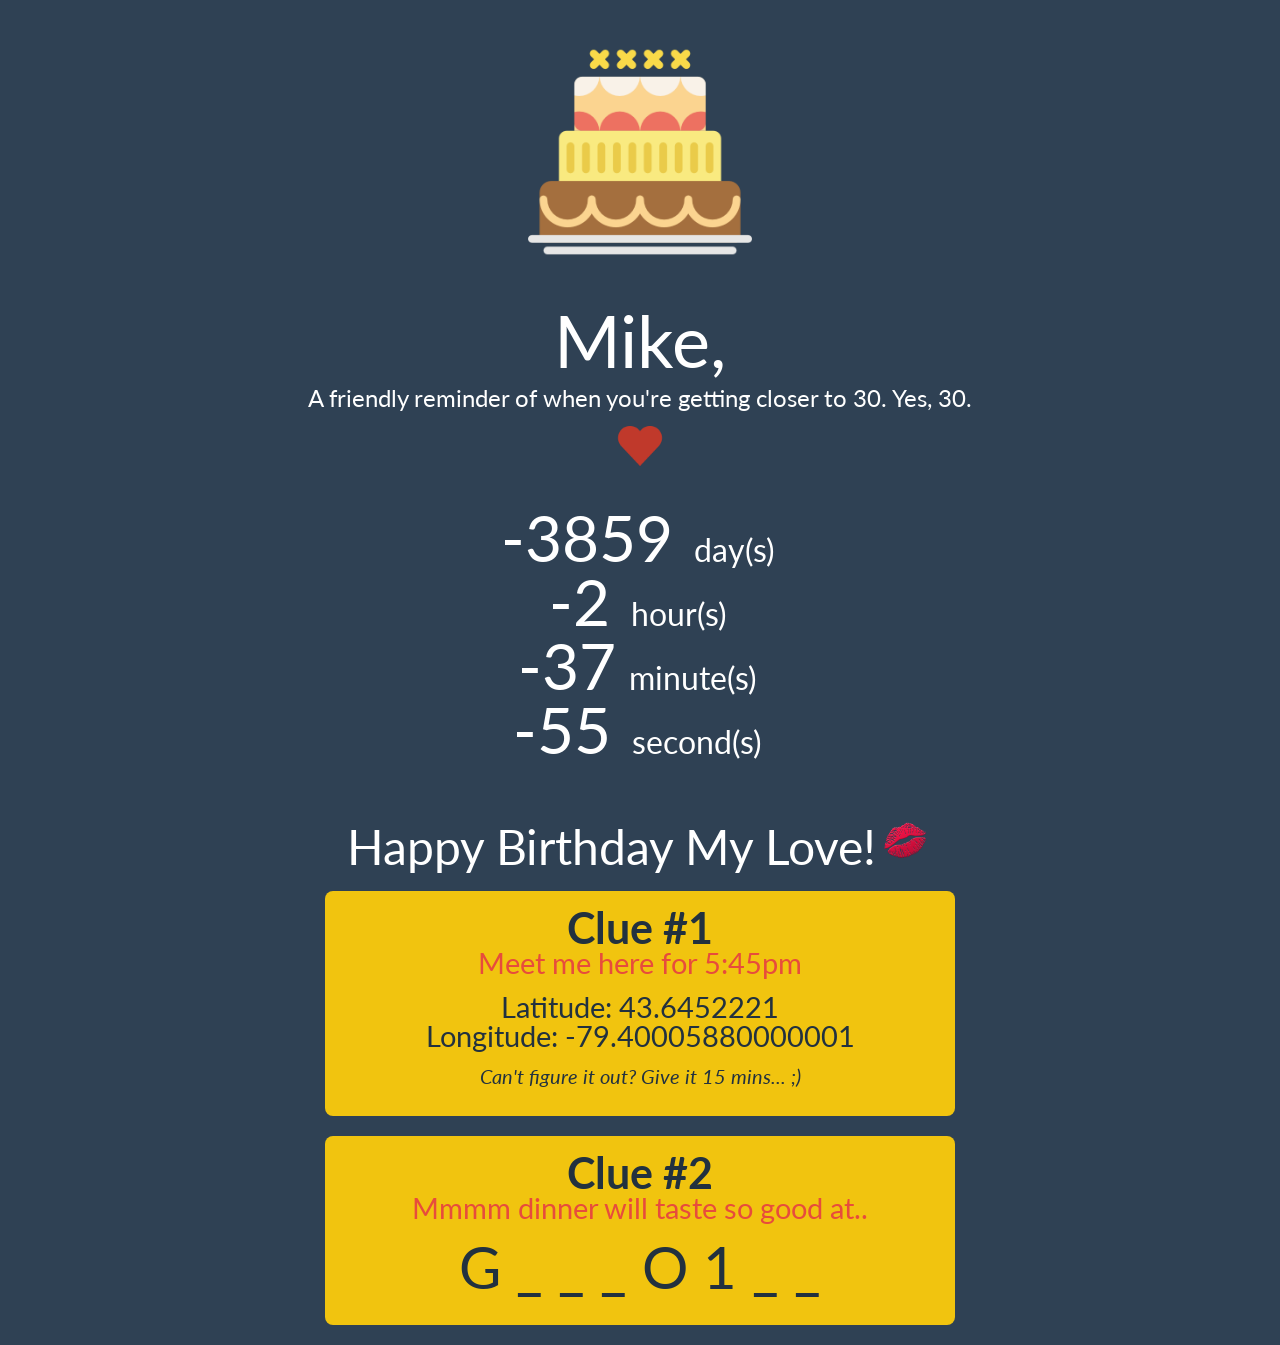
==== index.html @ e9abf343 "first commit" ====
<!DOCTYPE html>
<!--[if lt IE 7]>      <html class="no-js lt-ie9 lt-ie8 lt-ie7"> <![endif]-->
<!--[if IE 7]>         <html class="no-js lt-ie9 lt-ie8"> <![endif]-->
<!--[if IE 8]>         <html class="no-js lt-ie9"> <![endif]-->
<!--[if gt IE 8]><!--> <html class="no-js"> <!--<![endif]-->
    <head>
        <meta charset="utf-8">
        <meta http-equiv="X-UA-Compatible" content="IE=edge">
        <title>You're Old.</title>
        <meta name="description" content="">
        <meta name="viewport" content="width=device-width, initial-scale=1">
        <link href='https://fonts.googleapis.com/css?family=Lato' rel='stylesheet' type='text/css'>
        <link rel="stylesheet" href="css/main.css">
         <script src="https://ajax.googleapis.com/ajax/libs/jquery/2.2.2/jquery.min.js"></script>
         <script type="text/javascript" src="js/jquery.countdown.js"></script>
        <!-- Place favicon.ico and apple-touch-icon.png in the root directory -->
        <link rel="icon"
                type="image/png"
                href="img/balloon.png">
    </head>
    <body>
        <!--[if lt IE 7]>
            <p class="browsehappy">You are using an <strong>outdated</strong> browser. Please <a href="http://browsehappy.com/">upgrade your browser</a> to improve your experience.</p>
        <![endif]-->

        <!-- Add your site or application content here -->

        <img class="cake" src="img/bdaycake.png"/>

        <div class="gettingold">
            <p class="mike">Mike,</p>
            <p class="friendly">A friendly reminder of when you're getting closer to 30. Yes, 30.</p>
            <img class="heart" src="img/heart.png"/>
        </div>

        <!-- <div id="timer"></div> -->

        <div id="countdown"></div>

        <div id="one">
            <p>I can't wait to celebrate with you!</p>
            <p>When time runs out, you will receive a clue</p>
            <p class="ortwo">...or two!</p>
        </div>

        <div id="hbd">
            <p class="happy">Happy Birthday My Love!<img class="kiss" src="img/kiss.png"/></p>
        </div>

        <div id="two">
            <p class="clue1">Clue #1</p>
            <p class="meet">Meet me here for 5:45pm</p>
            <p class="lat">Latitude: 43.6452221</p>
            <p>Longitude: -79.40005880000001</p>
            <p class="figure">Can't figure it out? Give it 15 mins... ;)</p>
        </div>

        <div id="three">
            <p class="clue2">Clue #2</p>
            <p class="taste">Mmmm dinner will taste so good at..</p>
            <p class="dinner">G _ _ _ O  1 _ _</p>
        </div>



       <script>

           // $("#timer").countdown("2016/05/13", function(event) {
           //      $(this).text(event.strftime('%D D | %H HR | %M MIN | %S SEC')
           //      );
           //  });

            // set the date we're counting down to
                var target_date = new Date("May 13, 2016").getTime();

                // variables for time units
                var days, hours, minutes, seconds;

                // get tag element
                var countdown = document.getElementById("countdown");

                // update the tag with id "countdown" every 1 second
                setInterval(function () {

                    // find the amount of "seconds" between now and target
                    var current_date = new Date().getTime();
                    var seconds_left = (target_date - current_date) / 1000;

                    // do some time calculations
                    days = parseInt(seconds_left / 86400);
                    seconds_left = seconds_left % 86400;

                    hours = parseInt(seconds_left / 3600);
                    seconds_left = seconds_left % 3600;

                    minutes = parseInt(seconds_left / 60);
                    seconds = parseInt(seconds_left % 60);

                    // format countdown string + set tag value
                    countdown.innerHTML = days + " <span class='tdisplay'>day(s)</span>"+"<br>"+ hours + " <span class='tdisplay'>hour(s)</span>"+"<br>"+ minutes + "<span class='tdisplay'> minute(s)</span>"+"<br>"+ seconds + " <span class='tdisplay'>second(s)</span>";

                });


           window.setInterval(function(){

            var current = new Date();
            var expiry  = new Date("May 13, 2016 00:00:00")
            var expiry2 = new Date("May 13, 2016 00:15:00")


            if(current.getTime()>expiry.getTime()){
                $('#one').hide();
                $('#hbd').show();
                $('#two').show();
                $('#three').hide();
            }

            if(current.getTime()>expiry2.getTime()){
                $('#one').hide();
                $('#hbd').show();
                $('#two').show();
                $('#three').show();
            }

            });

            $('#one').show();
            $('#hbd').hide();
            $('#two').hide();
            $('#three').hide();

        </script>

        <script>window.jQuery || document.write('<script src="js/vendor/jquery-1.10.2.min.js"><\/script>')
        </script>


    </body>
</html>
---- css/main.css ----
/* http://meyerweb.com/eric/tools/css/reset/
   v2.0 | 20110126
   License: none (public domain)
*/

html, body, div, span, applet, object, iframe,
h1, h2, h3, h4, h5, h6, p, blockquote, pre,
a, abbr, acronym, address, big, cite, code,
del, dfn, em, img, ins, kbd, q, s, samp,
small, strike, strong, sub, sup, tt, var,
b, u, i, center,
dl, dt, dd, ol, ul, li,
fieldset, form, label, legend,
table, caption, tbody, tfoot, thead, tr, th, td,
article, aside, canvas, details, embed,
figure, figcaption, footer, header, hgroup,
menu, nav, output, ruby, section, summary,
time, mark, audio, video {
  margin: 0 5px;
  padding: 0;
  border: 0;
  font-size: 100%;
  font: inherit;
  vertical-align: baseline;
}
/* HTML5 display-role reset for older browsers */
article, aside, details, figcaption, figure,
footer, header, hgroup, menu, nav, section {
  display: block;
}
body {
  line-height: 1;
}
ol, ul {
  list-style: none;
}
blockquote, q {
  quotes: none;
}
blockquote:before, blockquote:after,
q:before, q:after {
  content: '';
  content: none;
}
table {
  border-collapse: collapse;
  border-spacing: 0;
}

/*----------------*/

body {
  font-family: 'Lato', sans-serif;
  background-color: #2f4154;
  color: white;
}

.cake {
  width: 14em;
  display: block;
  margin: 40px auto;
}

.gettingold {
  text-align: center;
  font-size: 1.5em;
  margin: 10px 0px;
}

.friendly {
  margin: 10px 0px;
}

.heart {
  width: 2em;
}

.mike{
  font-size: 3em;
}

/*#timer{
  text-align: center;
  margin: 30px 0px;
  font-size: 4em;
}*/

#countdown {
  text-align: center;
  font-size: 4em;
  padding: 5px;
  margin: 30px 0px;
}

.tdisplay{
  font-size: 0.5em;
}

#one {
   /* background-color: #3498db;*/
   background-color: #1abc9c;
   font-size: 1.8em;
   border-radius: 8px;
   width: 50%;
   margin: 30px auto;
   padding: 15px 0px;
}

#one p {
  text-align: center;
}

.ortwo {
  font-size: 2.2em;
  font-weight: bold;
}

#hbd {
  text-align: center;
  font-size: 3em;
  margin-top: 50px;
}

.kiss {
  width:1em;
}

#two {
  background-color: #f1c40f;
  color: #22313F;
  font-size: 1.8em;
  border-radius: 8px;
  width: 50%;
  margin: 20px auto;
  padding: 15px 0px;
  text-align: center;
}

.clue1, .clue2 {
  font-weight: bold;
  font-size: 1.5em;
}

.meet{
  color: #e74c3c;
}

.lat{
  margin-top: 15px;
}

.figure {
  font-style: italic;
  font-size: 0.7em;
  margin: 15px 0px;
}

#three {
  background-color: #f1c40f;
  color: #22313F;
  font-size: 1.8em;
  border-radius: 8px;
  width: 50%;
  margin: 20px auto;
  padding: 15px 0px;
  text-align: center;
}

.taste {
  color: #e74c3c;
}

.dinner {
  margin: 15px 0;
  font-size: 2em;
}


@media screen and (max-width: 800px) {
    #one, #two, #three{
        width: 100%;
        border-radius: 0px;
        font-size: 1.5em;
        margin: 20px 0px;
    }
}
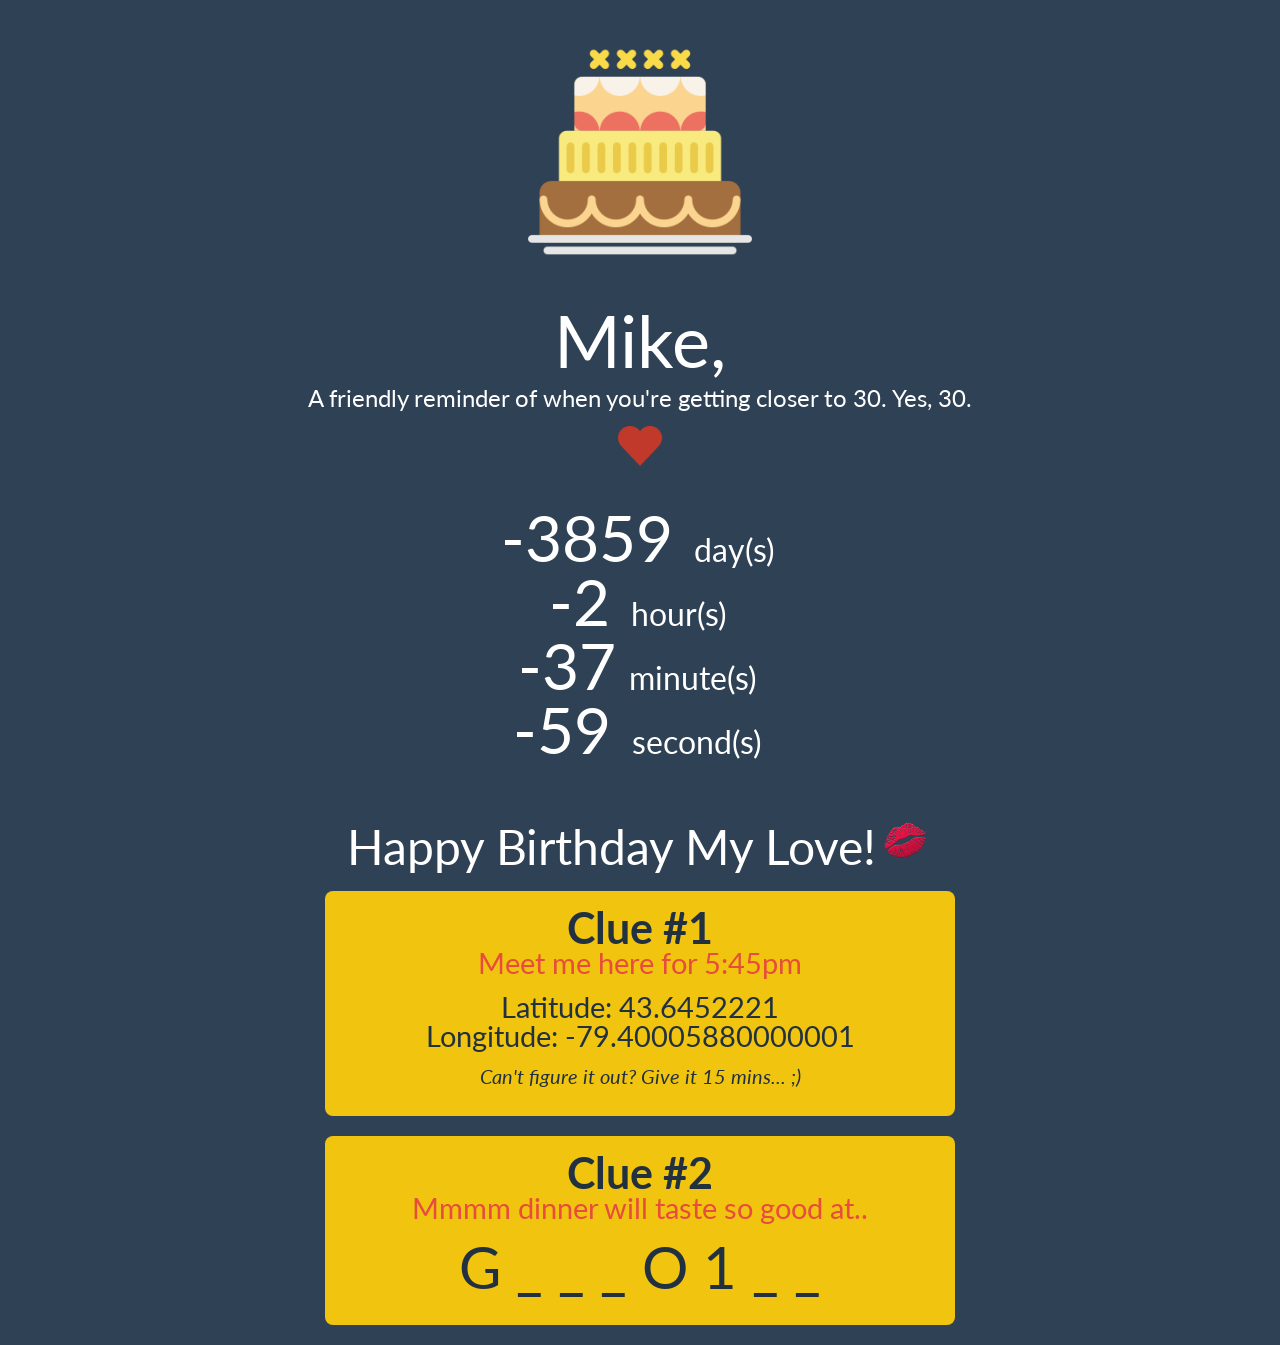
==== commit 825d598f: "meta tag" ====
--- a/index.html
+++ b/index.html
@@ -8,7 +8,7 @@
         <meta http-equiv="X-UA-Compatible" content="IE=edge">
         <title>You're Old.</title>
         <meta name="description" content="">
-        <meta name="viewport" content="width=device-width, initial-scale=1">
+        <meta name="viewport" content="width=device-width, initial-scale=1.0, maximum-scale=1.0, user-scalable=no" />
         <link href='https://fonts.googleapis.com/css?family=Lato' rel='stylesheet' type='text/css'>
         <link rel="stylesheet" href="css/main.css">
          <script src="https://ajax.googleapis.com/ajax/libs/jquery/2.2.2/jquery.min.js"></script>
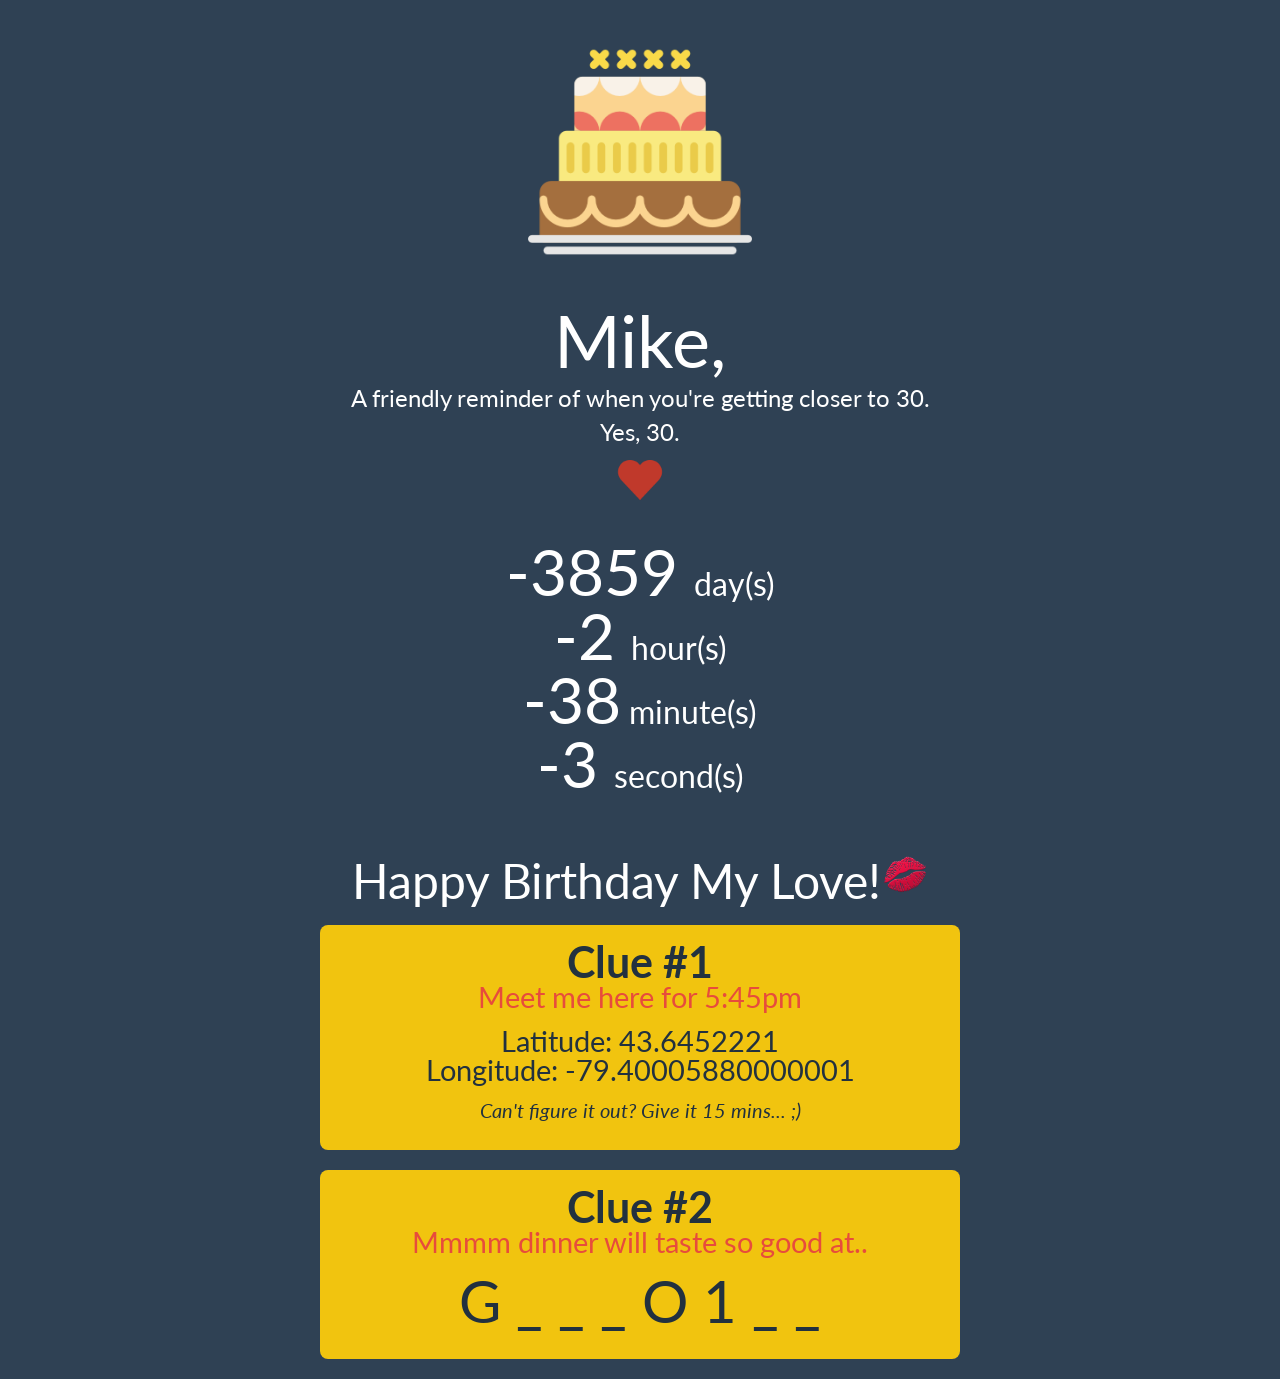
==== commit f1b834c1: "paragraph tag" ====
--- a/index.html
+++ b/index.html
@@ -29,7 +29,8 @@
 
         <div class="gettingold">
             <p class="mike">Mike,</p>
-            <p class="friendly">A friendly reminder of when you're getting closer to 30. Yes, 30.</p>
+            <p class="friendly">A friendly reminder of when you're getting closer to 30.</p>
+            <p class="friendly">Yes, 30.</p>
             <img class="heart" src="img/heart.png"/>
         </div>
 
--- a/css/main.css
+++ b/css/main.css
@@ -16,7 +16,7 @@
 figure, figcaption, footer, header, hgroup,
 menu, nav, output, ruby, section, summary,
 time, mark, audio, video {
-  margin: 0 5px;
+  margin: 0;
   padding: 0;
   border: 0;
   font-size: 100%;
